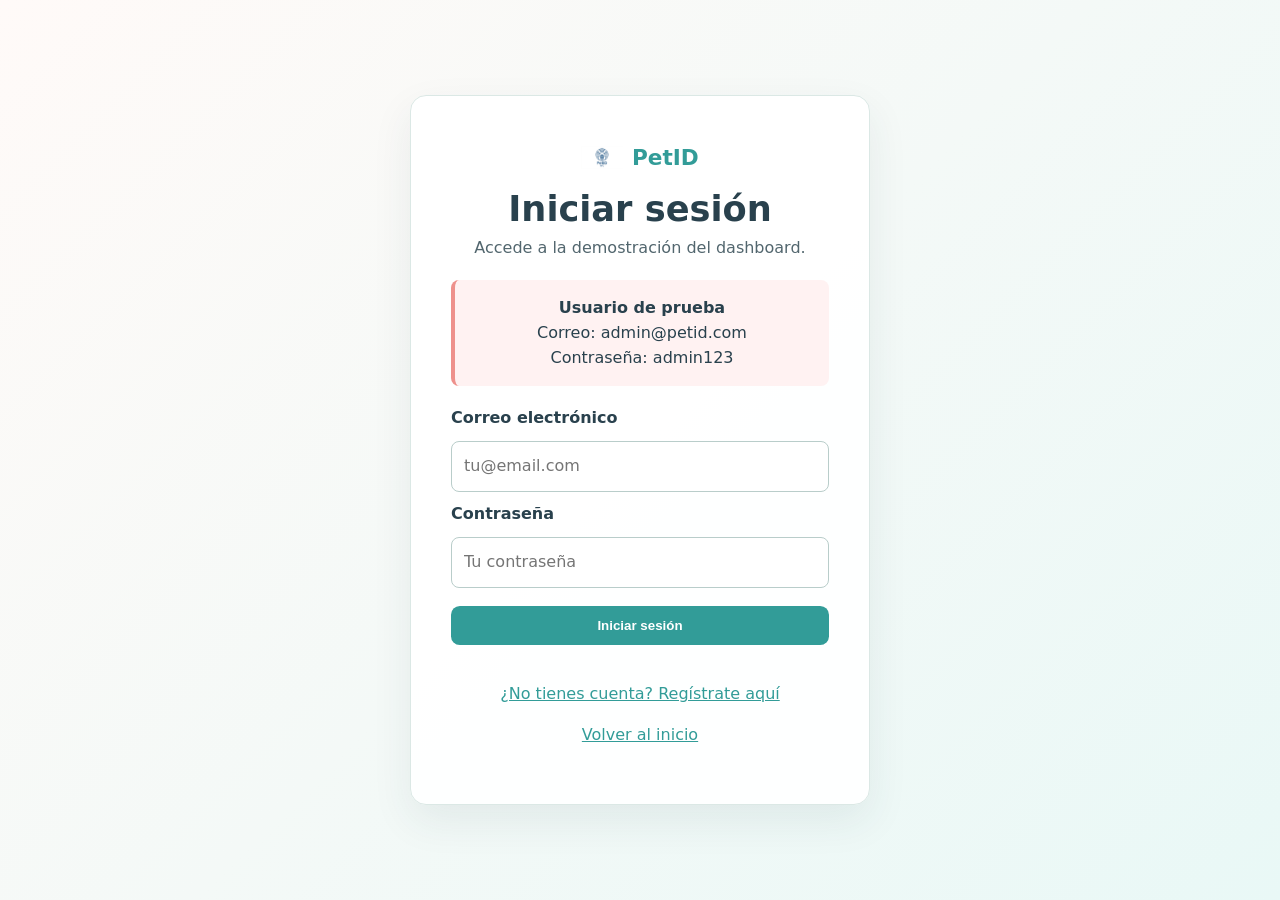
==== dashboard.html @ a78df2a3 "Prepare test-2 static demo for GitHub Pages Co-authored-by: Copilot <223556219+Copilot@users.noreply" ====
<!DOCTYPE html>
<html lang="es">
<head>
  <meta charset="utf-8">
  <meta name="viewport" content="width=device-width, initial-scale=1">
  <title>Dashboard | PetID</title>
  <link rel="stylesheet" href="styles.css">
</head>
<body>
  <header class="dashboard-header">
    <nav class="nav container" aria-label="Navegación del dashboard">
      <a class="brand" href="index.html"><img src="PetID/wwwroot/imagenes/Logo_PetID.png" alt="">PetID</a>
      <div class="dashboard-nav"><a href="#identificadores">Mis identificadores</a><a href="#estadisticas">Estadísticas</a><button id="logout-button" type="button">Cerrar sesión</button></div>
    </nav>
  </header>

  <main class="container dashboard-main">
    <div class="welcome"><strong>¡Bienvenido!</strong> Sesión de demostración iniciada como <span id="user-name">admin@petid.com</span>.</div>

    <section class="dashboard-heading">
      <div><span class="eyebrow">TU ESPACIO PETID</span><h1>Resumen de tu cuenta</h1><p class="muted">Consulta el estado de tus mascotas e identificadores.</p></div>
    </section>

    <section class="stats-grid" aria-label="Resumen">
      <article class="card stat"><span class="stat-icon">🐾</span><h2>Mascotas registradas</h2><strong>0</strong><p>Tus perfiles aparecerán aquí</p></article>
      <article class="card stat"><span class="stat-icon">📱</span><h2>Identificadores activos</h2><strong>0</strong><p>Chips vinculados a tus mascotas</p></article>
      <article class="card stat"><span class="stat-icon">📡</span><h2>Escaneos este mes</h2><strong>0</strong><p>Lecturas registradas por NFC</p></article>
      <article class="card stat"><span class="stat-icon">🔔</span><h2>Alertas pendientes</h2><strong>0</strong><p>Avisos que requieren atención</p></article>
    </section>

    <section class="dashboard-section" id="identificadores">
      <div class="section-title"><div><span class="eyebrow">IDENTIFICACIÓN NFC</span><h2>Mis identificadores</h2></div><span aria-hidden="true">📲</span></div>
      <div class="status-grid"><div class="status"><span class="dot green"></span>Activos <strong>0</strong></div><div class="status"><span class="dot yellow"></span>Sin asignar <strong>0</strong></div><div class="status"><span class="dot gray"></span>Desactivados <strong>0</strong></div></div>
      <div class="empty-state"><span aria-hidden="true">🏷️</span><h3>Aún no tienes identificadores</h3><p>Los datos son de demostración y no representan registros reales.</p></div>
    </section>

    <section class="dashboard-section" id="estadisticas">
      <div class="section-title"><div><span class="eyebrow">ACTIVIDAD Y REPORTES</span><h2>Estadísticas</h2></div><span aria-hidden="true">📊</span></div>
      <div class="chart-grid"><article class="card chart"><h3>Escaneos por mes</h3><div class="empty-chart">📈<p>No hay actividad registrada.</p></div></article><article class="card chart"><h3>Mascotas por tipo</h3><div class="empty-chart">🐶<p>No hay mascotas registradas.</p></div></article></div>
    </section>

    <section class="dashboard-section">
      <span class="eyebrow">ÚLTIMOS MOVIMIENTOS</span><h2>Actividad reciente</h2>
      <div class="empty-state"><p>Esta versión de prueba no contiene actividad ni datos reales.</p></div>
    </section>
  </main>

  <footer><div class="container">&copy; 2026 PetID · Dashboard demostrativo</div></footer>

  <script>
    const user = sessionStorage.getItem("petidDemoUser");
    if (user !== "admin@petid.com") {
      window.location.replace("login.html");
    } else {
      document.getElementById("user-name").textContent = user;
    }

    document.getElementById("logout-button").addEventListener("click", () => {
      sessionStorage.removeItem("petidDemoUser");
      window.location.href = "login.html";
    });
  </script>
</body>
</html>
---- styles.css ----
:root { --ink:#29414d; --teal:#329c98; --mint:#63c6c1; --coral:#ee918c; --cream:#fffaf8; --line:#dbe8e5; }
* { box-sizing:border-box; }
html { scroll-behavior:smooth; }
body { margin:0; background:var(--cream); color:var(--ink); font-family:system-ui,-apple-system,"Segoe UI",sans-serif; line-height:1.55; }
a { color:var(--teal); }
.container { width:min(1120px,calc(100% - 2rem)); margin-inline:auto; }
.site-header,.dashboard-header { background:rgba(255,250,248,.96); border-bottom:1px solid var(--line); }
.nav { min-height:72px; display:flex; align-items:center; justify-content:space-between; gap:1rem; }
.brand { display:flex; align-items:center; gap:.55rem; color:var(--teal); font-size:1.35rem; font-weight:800; text-decoration:none; }
.brand img { width:42px; height:42px; object-fit:contain; }
.nav-links,.dashboard-nav { display:flex; align-items:center; flex-wrap:wrap; gap:1.1rem; }
.nav-links a,.dashboard-nav a { color:var(--ink); font-weight:700; text-decoration:none; }
.nav-login { padding:.55rem .85rem; border:1px solid var(--teal); border-radius:.55rem; color:var(--teal)!important; }
.hero { min-height:520px; display:flex; align-items:center; background:linear-gradient(110deg,rgba(255,250,248,.94),rgba(233,248,246,.82)),url("PetID/wwwroot/imagenes/Fondo_pagina_principal.png") center/cover; }
.hero-grid { display:grid; grid-template-columns:1.35fr .65fr; align-items:center; gap:3rem; padding-block:4.5rem; }
.eyebrow { color:var(--teal); font-weight:800; letter-spacing:.08em; text-transform:uppercase; }
h1,h2,h3,p { margin-top:0; }
h1 { margin:.35rem 0 1rem; font-size:clamp(2.6rem,7vw,4.8rem); line-height:1.05; }
.hero-card h2 { color:var(--ink); }
.lead { max-width:650px; font-size:clamp(1.1rem,2.5vw,1.35rem); }
.actions { display:flex; flex-wrap:wrap; gap:.75rem; margin-top:1.5rem; }
.button { display:inline-block; border:0; border-radius:.55rem; background:var(--teal); color:white!important; padding:.75rem 1.1rem; font-weight:800; text-decoration:none; text-align:center; cursor:pointer; }
.button-outline { border:2px solid var(--teal); background:white; color:var(--teal)!important; }
.hero-card,.card,.project-card,.auth-card { border:1px solid var(--line); border-radius:1rem; background:rgba(255,255,255,.96); box-shadow:0 1rem 2.5rem rgba(41,65,77,.08); }
.hero-card { padding:2.2rem; text-align:center; }
.hero-card img { width:min(190px,100%); }
.section { padding-block:4.5rem; }
.section-heading { text-align:center; margin-bottom:2rem; }
.section-heading h2 { margin:.35rem 0; }
.steps { display:grid; grid-template-columns:repeat(3,1fr); gap:1.2rem; }
.step { padding:1.7rem; }
.number { display:grid; width:3.2rem; height:3.2rem; place-items:center; margin-bottom:1rem; border-radius:50%; background:linear-gradient(135deg,#f7c2c4,var(--coral)); font-size:1.3rem; font-weight:800; }
.project-card { max-width:850px; margin-inline:auto; padding:clamp(1.5rem,5vw,3rem); }
.project-card h2 { margin:.3rem 0 1rem; }
footer { padding:1.5rem 0; border-top:1px solid var(--line); color:#52666e; }
.auth-page { min-height:100vh; display:grid; place-items:center; padding:1.5rem; background:linear-gradient(135deg,var(--cream),#e9f8f6); }
.auth-card { width:min(100%,460px); padding:clamp(1.5rem,5vw,2.5rem); }
.auth-brand { justify-content:center; margin-bottom:.8rem; }
.auth-card h1 { margin:.2rem 0 .5rem; font-size:2.2rem; text-align:center; }
.center { text-align:center; }
.muted { color:#52666e; }
.demo-credentials,.notice { margin:1.2rem 0; padding:1rem; border-left:4px solid var(--coral); border-radius:.5rem; background:#fff2f2; text-align:center; }
.auth-form { display:grid; gap:.65rem; }
.auth-form label { font-weight:800; }
.auth-form input { width:100%; padding:.75rem; border:1px solid #b9cdca; border-radius:.5rem; font:inherit; }
.auth-form input:focus { outline:3px solid rgba(50,156,152,.18); border-color:var(--teal); }
.full { width:100%; margin-top:.5rem; }
.form-message { min-height:1.4rem; margin:.25rem 0 0; }
.error { color:#a52b36; }
.disabled-button { background:#97a6a4; cursor:not-allowed; }
.dashboard-main { padding-block:2.5rem 4rem; }
.dashboard-nav button { border:0; border-radius:.5rem; background:var(--teal); color:white; padding:.55rem .8rem; font:inherit; font-weight:800; cursor:pointer; }
.welcome { margin-bottom:2rem; padding:1rem; border:1px solid #bce5cf; border-radius:.65rem; background:#e9f8ef; }
.dashboard-heading h1 { margin:.25rem 0 .5rem; font-size:clamp(2rem,5vw,3rem); }
.stats-grid { display:grid; grid-template-columns:repeat(4,1fr); gap:1rem; margin:2rem 0 3rem; }
.stat { padding:1.35rem; }
.stat h2 { min-height:3.1rem; font-size:1rem; }
.stat strong { display:block; font-size:2.1rem; }
.stat p { color:#52666e; font-size:.9rem; }
.stat-icon { display:block; font-size:1.8rem; }
.dashboard-section { margin-bottom:2.5rem; padding:1.5rem; border:1px solid var(--line); border-radius:1rem; background:white; }
.section-title { display:flex; justify-content:space-between; align-items:center; }
.status-grid { display:grid; grid-template-columns:repeat(3,1fr); gap:.8rem; margin:1.2rem 0; }
.status { display:flex; align-items:center; gap:.6rem; padding:.8rem; border-radius:.55rem; background:#f6f9f8; }
.status strong { margin-left:auto; }
.dot { width:.7rem; height:.7rem; border-radius:50%; }.green{background:#65b883}.yellow{background:#e4b74b}.gray{background:#a6b0af}
.empty-state { padding:2rem; border:1px dashed #cbdad7; border-radius:.65rem; text-align:center; }
.empty-state h3 { margin:.5rem 0; }
.chart-grid { display:grid; grid-template-columns:1.4fr 1fr; gap:1rem; margin-top:1.2rem; }
.chart { padding:1.2rem; }
.empty-chart { min-height:170px; display:grid; place-items:center; align-content:center; border-radius:.55rem; background:#f7faf9; text-align:center; }
@media (max-width:760px) {
  .nav { align-items:flex-start; flex-direction:column; justify-content:center; padding-block:.8rem; }
  .nav-links,.dashboard-nav { gap:.7rem 1rem; }
  .hero-grid,.steps,.stats-grid,.status-grid,.chart-grid { grid-template-columns:1fr; }
  .hero-card { max-width:360px; }
  .stats-grid { gap:.8rem; }
}
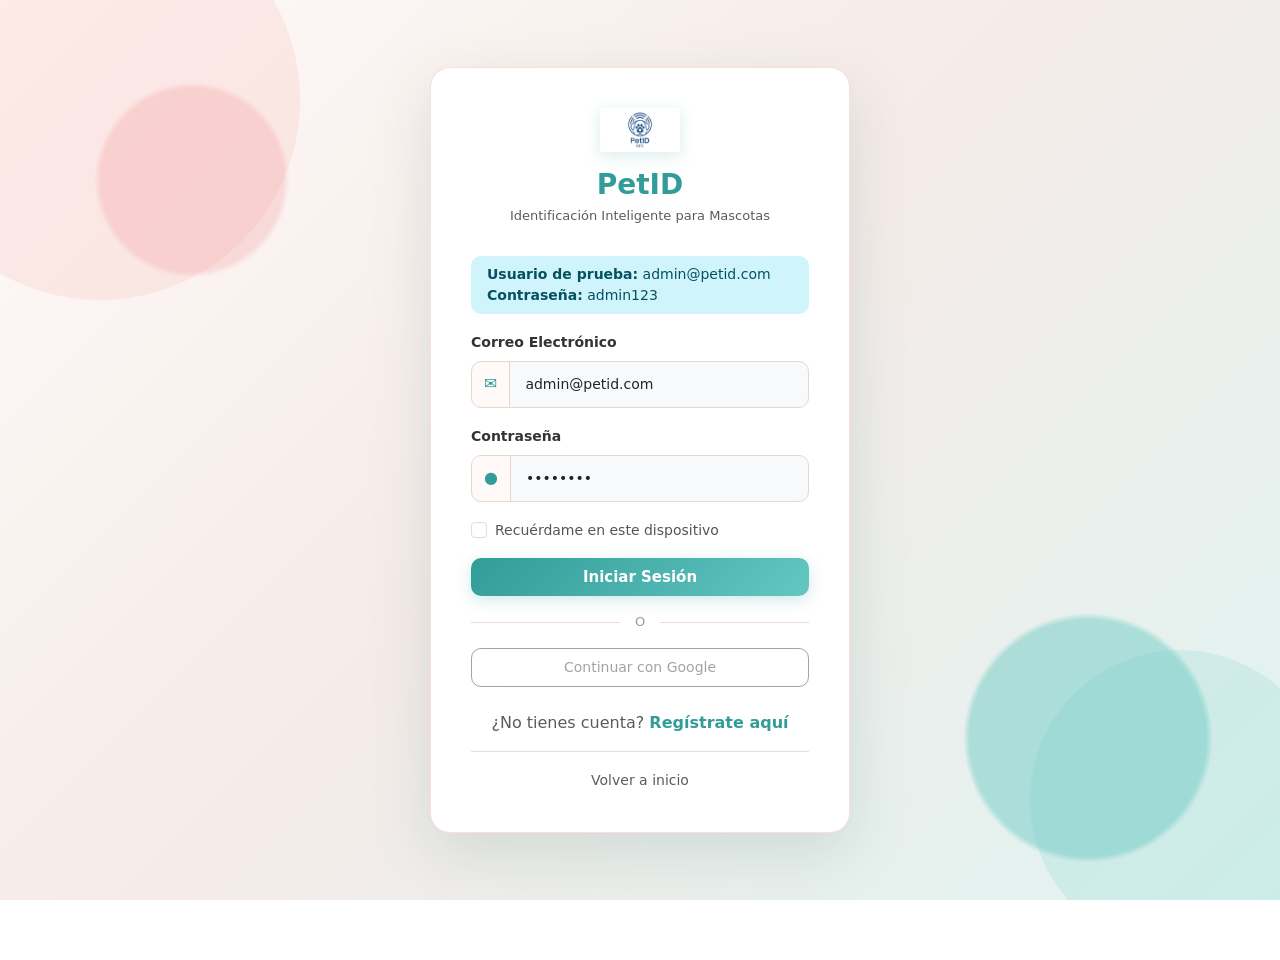
==== commit 6926d9d5: "Match static demo to original PetID visuals Co-authored-by: Copilot <223556219+Copilot@users.noreply" ====
--- a/dashboard.html
+++ b/dashboard.html
@@ -1,64 +1,74 @@
 <!DOCTYPE html>
 <html lang="es">
 <head>
-  <meta charset="utf-8">
-  <meta name="viewport" content="width=device-width, initial-scale=1">
-  <title>Dashboard | PetID</title>
-  <link rel="stylesheet" href="styles.css">
+    <meta charset="utf-8" />
+    <meta name="viewport" content="width=device-width, initial-scale=1.0" />
+    <title>Dashboard - PetID</title>
+    <link rel="stylesheet" href="PetID/wwwroot/lib/bootstrap/dist/css/bootstrap.min.css" />
+    <link rel="stylesheet" href="PetID/wwwroot/css/site.css" />
+    <link rel="stylesheet" href="PetID/wwwroot/css/dashboard.css" />
+    <style>body { background-image: linear-gradient(rgba(255, 250, 248, 0.28), rgba(255, 250, 248, 0.28)), url('PetID/wwwroot/imagenes/FondoDashboard.png'); }</style>
 </head>
 <body>
-  <header class="dashboard-header">
-    <nav class="nav container" aria-label="Navegación del dashboard">
-      <a class="brand" href="index.html"><img src="PetID/wwwroot/imagenes/Logo_PetID.png" alt="">PetID</a>
-      <div class="dashboard-nav"><a href="#identificadores">Mis identificadores</a><a href="#estadisticas">Estadísticas</a><button id="logout-button" type="button">Cerrar sesión</button></div>
+    <nav class="navbar navbar-expand-lg dashboard-navbar border-bottom">
+        <div class="container-fluid dashboard-container">
+            <a class="navbar-brand fw-bold" href="index.html">PetID</a>
+            <button class="navbar-toggler" type="button" data-bs-toggle="collapse" data-bs-target="#navbarNav" aria-controls="navbarNav" aria-expanded="false" aria-label="Abrir navegación"><span class="navbar-toggler-icon"></span></button>
+            <div class="collapse navbar-collapse" id="navbarNav">
+                <ul class="navbar-nav ms-auto align-items-lg-center">
+                    <li class="nav-item"><a class="nav-link" href="#identificadores">Mis identificadores</a></li>
+                    <li class="nav-item"><a class="nav-link" href="#estadisticas">Estadísticas</a></li>
+                    <li class="nav-item"><button id="logout-button" type="button" class="btn dashboard-logout-btn">Cerrar sesión</button></li>
+                </ul>
+            </div>
+        </div>
     </nav>
-  </header>
 
-  <main class="container dashboard-main">
-    <div class="welcome"><strong>¡Bienvenido!</strong> Sesión de demostración iniciada como <span id="user-name">admin@petid.com</span>.</div>
+    <main class="container dashboard-container py-4 py-lg-5">
+        <div class="alert alert-success alert-dismissible fade show dashboard-welcome" role="status"><strong>¡Bienvenido!</strong> Has iniciado sesión correctamente en PetID como <span id="user-name">admin@petid.com</span>. <span class="ms-2">Dashboard de demostración sin datos reales.</span></div>
+        <section class="dashboard-heading mb-4" aria-labelledby="dashboard-title"><div><p class="dashboard-eyebrow mb-1">TU ESPACIO PETID</p><h1 id="dashboard-title" class="h2 mb-2">Resumen de tu cuenta</h1><p class="text-muted mb-0">Consulta el estado de tus mascotas e identificadores.</p></div></section>
 
-    <section class="dashboard-heading">
-      <div><span class="eyebrow">TU ESPACIO PETID</span><h1>Resumen de tu cuenta</h1><p class="muted">Consulta el estado de tus mascotas e identificadores.</p></div>
-    </section>
+        <section id="mascotas" class="row g-3 mb-5" aria-label="Resumen">
+            <div class="col-12 col-sm-6 col-xl-3"><article class="card dashboard-stat h-100"><div class="card-body"><div class="stat-icon stat-icon-blue" aria-hidden="true">🐾</div><p class="stat-label">Mascotas registradas</p><p class="stat-value">0</p><p class="stat-note">Tus perfiles aparecerán aquí</p></div></article></div>
+            <div class="col-12 col-sm-6 col-xl-3"><article class="card dashboard-stat h-100"><div class="card-body"><div class="stat-icon stat-icon-green" aria-hidden="true">📱</div><p class="stat-label">Identificadores activos</p><p class="stat-value">0</p><p class="stat-note">Chips vinculados a tus mascotas</p></div></article></div>
+            <div class="col-12 col-sm-6 col-xl-3"><article class="card dashboard-stat h-100"><div class="card-body"><div class="stat-icon stat-icon-purple" aria-hidden="true">📡</div><p class="stat-label">Escaneos este mes</p><p class="stat-value">0</p><p class="stat-note">Lecturas registradas por NFC</p></div></article></div>
+            <div class="col-12 col-sm-6 col-xl-3"><article class="card dashboard-stat h-100"><div class="card-body"><div class="stat-icon stat-icon-orange" aria-hidden="true">🔔</div><p class="stat-label">Alertas pendientes</p><p class="stat-value">0</p><p class="stat-note">Avisos que requieren tu atención</p></div></article></div>
+        </section>
 
-    <section class="stats-grid" aria-label="Resumen">
-      <article class="card stat"><span class="stat-icon">🐾</span><h2>Mascotas registradas</h2><strong>0</strong><p>Tus perfiles aparecerán aquí</p></article>
-      <article class="card stat"><span class="stat-icon">📱</span><h2>Identificadores activos</h2><strong>0</strong><p>Chips vinculados a tus mascotas</p></article>
-      <article class="card stat"><span class="stat-icon">📡</span><h2>Escaneos este mes</h2><strong>0</strong><p>Lecturas registradas por NFC</p></article>
-      <article class="card stat"><span class="stat-icon">🔔</span><h2>Alertas pendientes</h2><strong>0</strong><p>Avisos que requieren atención</p></article>
-    </section>
+        <section id="identificadores" class="dashboard-section mb-4" aria-labelledby="identifiers-title">
+            <div class="section-heading"><div><p class="dashboard-eyebrow mb-1">IDENTIFICACIÓN NFC</p><h2 id="identifiers-title" class="h3 mb-1">Mis identificadores</h2><p class="text-muted mb-0">Controla los chips y su estado de vinculación.</p></div><span class="section-icon" aria-hidden="true">📲</span></div>
+            <div class="row g-3 mt-2 mb-3">
+                <div class="col-12 col-md-4"><div class="identifier-status"><span class="status-dot status-dot-green" aria-hidden="true"></span><span>Activos</span><strong>0</strong></div></div>
+                <div class="col-12 col-md-4"><div class="identifier-status"><span class="status-dot status-dot-yellow" aria-hidden="true"></span><span>Sin asignar</span><strong>0</strong></div></div>
+                <div class="col-12 col-md-4"><div class="identifier-status"><span class="status-dot status-dot-gray" aria-hidden="true"></span><span>Desactivados</span><strong>0</strong></div></div>
+            </div>
+            <div class="empty-state"><div class="empty-state-icon" aria-hidden="true">🏷️</div><h3 class="h5">Aún no tienes identificadores</h3><p class="text-muted mb-0">Cuando registres y vincules un chip NFC a una mascota, aquí verás su estado y su última actividad.</p></div>
+        </section>
 
-    <section class="dashboard-section" id="identificadores">
-      <div class="section-title"><div><span class="eyebrow">IDENTIFICACIÓN NFC</span><h2>Mis identificadores</h2></div><span aria-hidden="true">📲</span></div>
-      <div class="status-grid"><div class="status"><span class="dot green"></span>Activos <strong>0</strong></div><div class="status"><span class="dot yellow"></span>Sin asignar <strong>0</strong></div><div class="status"><span class="dot gray"></span>Desactivados <strong>0</strong></div></div>
-      <div class="empty-state"><span aria-hidden="true">🏷️</span><h3>Aún no tienes identificadores</h3><p>Los datos son de demostración y no representan registros reales.</p></div>
-    </section>
+        <section id="estadisticas" class="dashboard-section mb-4" aria-labelledby="statistics-title">
+            <div class="section-heading"><div><p class="dashboard-eyebrow mb-1">ACTIVIDAD Y REPORTES</p><h2 id="statistics-title" class="h3 mb-1">Estadísticas</h2><p class="text-muted mb-0">Un vistazo a la actividad de tus identificadores.</p></div><span class="section-icon" aria-hidden="true">📊</span></div>
+            <div class="row g-3 mt-2">
+                <div class="col-12 col-lg-7"><article class="statistics-card h-100"><h3 class="h6">Escaneos por mes</h3><div class="chart-empty" role="status"><span aria-hidden="true">📈</span><p class="mb-0">El gráfico aparecerá cuando tus identificadores registren escaneos.</p></div></article></div>
+                <div class="col-12 col-lg-5"><article class="statistics-card h-100"><h3 class="h6">Mascotas por tipo</h3><div class="chart-empty" role="status"><span aria-hidden="true">🐶</span><p class="mb-0">Registra mascotas para consultar esta distribución.</p></div></article></div>
+            </div>
+        </section>
 
-    <section class="dashboard-section" id="estadisticas">
-      <div class="section-title"><div><span class="eyebrow">ACTIVIDAD Y REPORTES</span><h2>Estadísticas</h2></div><span aria-hidden="true">📊</span></div>
-      <div class="chart-grid"><article class="card chart"><h3>Escaneos por mes</h3><div class="empty-chart">📈<p>No hay actividad registrada.</p></div></article><article class="card chart"><h3>Mascotas por tipo</h3><div class="empty-chart">🐶<p>No hay mascotas registradas.</p></div></article></div>
-    </section>
+        <section class="dashboard-section mb-4" aria-labelledby="activity-title"><div class="section-heading"><div><p class="dashboard-eyebrow mb-1">ÚLTIMOS MOVIMIENTOS</p><h2 id="activity-title" class="h3 mb-1">Actividad reciente</h2><p class="text-muted mb-0">Escaneos y actualizaciones de tus mascotas.</p></div><span class="section-icon" aria-hidden="true">🕘</span></div><div class="activity-empty mt-3">Aún no hay actividad para mostrar. Los eventos aparecerán cuando registres mascotas e identificadores.</div></section>
+    </main>
 
-    <section class="dashboard-section">
-      <span class="eyebrow">ÚLTIMOS MOVIMIENTOS</span><h2>Actividad reciente</h2>
-      <div class="empty-state"><p>Esta versión de prueba no contiene actividad ni datos reales.</p></div>
-    </section>
-  </main>
-
-  <footer><div class="container">&copy; 2026 PetID · Dashboard demostrativo</div></footer>
-
-  <script>
-    const user = sessionStorage.getItem("petidDemoUser");
-    if (user !== "admin@petid.com") {
-      window.location.replace("login.html");
-    } else {
-      document.getElementById("user-name").textContent = user;
-    }
-
-    document.getElementById("logout-button").addEventListener("click", () => {
-      sessionStorage.removeItem("petidDemoUser");
-      window.location.href = "login.html";
-    });
-  </script>
+    <footer class="border-top mt-5 py-4 text-muted text-center"><div class="container">&copy; 2026 - PetID - Identificación Inteligente para Mascotas</div></footer>
+    <script src="PetID/wwwroot/lib/bootstrap/dist/js/bootstrap.bundle.min.js"></script>
+    <script>
+        const user = sessionStorage.getItem("petidDemoUser");
+        if (user !== "admin@petid.com") {
+            window.location.replace("login.html");
+        } else {
+            document.getElementById("user-name").textContent = user;
+        }
+        document.getElementById("logout-button").addEventListener("click", () => {
+            sessionStorage.removeItem("petidDemoUser");
+            window.location.href = "login.html";
+        });
+    </script>
 </body>
 </html>
--- a/PetID/wwwroot/css/site.css
+++ b/PetID/wwwroot/css/site.css
@@ -0,0 +1,31 @@
+html {
+  font-size: 14px;
+}
+
+@media (min-width: 768px) {
+  html {
+    font-size: 16px;
+  }
+}
+
+.btn:focus, .btn:active:focus, .btn-link.nav-link:focus, .form-control:focus, .form-check-input:focus {
+  box-shadow: 0 0 0 0.1rem white, 0 0 0 0.25rem #258cfb;
+}
+
+html {
+  position: relative;
+  min-height: 100%;
+}
+
+body {
+  margin-bottom: 60px;
+}
+
+.form-floating > .form-control-plaintext::placeholder, .form-floating > .form-control::placeholder {
+  color: var(--bs-secondary-color);
+  text-align: end;
+}
+
+.form-floating > .form-control-plaintext:focus::placeholder, .form-floating > .form-control:focus::placeholder {
+  text-align: start;
+}
--- a/PetID/wwwroot/css/dashboard.css
+++ b/PetID/wwwroot/css/dashboard.css
@@ -0,0 +1,283 @@
+:root {
+    --petid-cream: #fffaf8;
+    --petid-blush: #f7c2c4;
+    --petid-coral: #ee918c;
+    --petid-mint: #63c8c1;
+    --petid-teal: #3da89f;
+    --petid-ink: #24344d;
+    --petid-muted: #6f7d91;
+}
+
+body {
+    min-height: 100vh;
+    color: var(--petid-ink);
+    background-color: var(--petid-cream);
+    background-image:
+        linear-gradient(rgba(255, 250, 248, 0.28), rgba(255, 250, 248, 0.28)),
+        url('/imagenes/FondoDashboard.png');
+    background-position: center center;
+    background-size: cover;
+    background-attachment: fixed;
+    background-repeat: no-repeat;
+}
+
+.dashboard-container {
+    max-width: 1280px;
+}
+
+.dashboard-navbar {
+    background: rgba(255, 255, 255, 0.96);
+    box-shadow: 0 0.25rem 1rem rgba(61, 168, 159, 0.08);
+}
+
+.dashboard-navbar .navbar-brand {
+    color: var(--petid-teal) !important;
+}
+
+.dashboard-navbar .nav-link {
+    color: var(--petid-muted) !important;
+}
+
+.dashboard-navbar .nav-link:hover {
+    color: var(--petid-coral) !important;
+}
+
+.dashboard-logout-btn {
+    margin-left: 0.35rem;
+    padding: 0.42rem 0.75rem;
+    color: #a94f58;
+    background: #fff0f1;
+    border: 1px solid var(--petid-blush);
+}
+
+.dashboard-logout-btn:hover {
+    color: #fff;
+    background: var(--petid-coral);
+    border-color: var(--petid-coral);
+}
+
+.dashboard-heading,
+.section-heading {
+    display: flex;
+    align-items: center;
+    justify-content: space-between;
+    gap: 1rem;
+}
+
+.dashboard-heading {
+    padding: 1.25rem 0 0.75rem;
+}
+
+.dashboard-eyebrow {
+    color: var(--petid-teal);
+    font-size: 0.73rem;
+    font-weight: 700;
+    letter-spacing: 0.09em;
+}
+
+.dashboard-stat {
+    position: relative;
+    overflow: hidden;
+    background: rgba(255, 255, 255, 0.88);
+    backdrop-filter: blur(4px);
+    border: 1px solid rgba(99, 200, 193, 0.25);
+    border-radius: 0.9rem;
+    box-shadow: 0 0.25rem 1rem rgba(61, 168, 159, 0.08);
+}
+
+.dashboard-stat::before {
+    position: absolute;
+    inset: 0 0 auto;
+    height: 0.32rem;
+    content: "";
+    background: var(--stat-accent, var(--petid-mint));
+}
+
+#mascotas > div:nth-child(1) .dashboard-stat { --stat-accent: var(--petid-mint); }
+#mascotas > div:nth-child(2) .dashboard-stat { --stat-accent: var(--petid-coral); }
+#mascotas > div:nth-child(3) .dashboard-stat { --stat-accent: var(--petid-blush); }
+#mascotas > div:nth-child(4) .dashboard-stat { --stat-accent: #e7a65a; }
+
+.dashboard-stat .card-body {
+    padding: 1.25rem;
+}
+
+.stat-icon,
+.section-icon,
+.empty-state-icon {
+    display: grid;
+    place-items: center;
+    border-radius: 0.8rem;
+}
+
+.stat-icon {
+    width: 2.75rem;
+    height: 2.75rem;
+    margin-bottom: 1rem;
+    font-size: 1.35rem;
+}
+
+.stat-icon-blue { background: #dff5f2; }
+.stat-icon-green { background: #fff0f1; }
+.stat-icon-purple { background: #fde1e2; }
+.stat-icon-orange { background: #fff1dc; }
+
+.stat-label {
+    color: #596579;
+    font-size: 0.9rem;
+    margin-bottom: 0.25rem;
+}
+
+.stat-value {
+    color: #17243b;
+    font-size: 2rem;
+    font-weight: 700;
+    line-height: 1.2;
+    margin-bottom: 0.35rem;
+}
+
+.stat-note {
+    color: #8992a1;
+    font-size: 0.78rem;
+    margin-bottom: 0;
+}
+
+.dashboard-section {
+    position: relative;
+    overflow: hidden;
+    padding: 1.5rem;
+    background: rgba(255, 250, 248, 0.86);
+    backdrop-filter: blur(5px);
+    border: 1px solid rgba(99, 200, 193, 0.22);
+    border-radius: 1rem;
+    box-shadow: 0 0.25rem 1rem rgba(61, 168, 159, 0.06);
+}
+
+.dashboard-section::after {
+    position: absolute;
+    inset: 0 auto 0 0;
+    width: 0.28rem;
+    content: "";
+    background: linear-gradient(180deg, var(--petid-mint), var(--petid-blush), var(--petid-coral));
+}
+
+.section-heading h2 {
+    color: #17243b;
+}
+
+.section-icon {
+    flex: 0 0 2.75rem;
+    width: 2.75rem;
+    height: 2.75rem;
+    background: linear-gradient(135deg, #e1f6f3, #fff0f1);
+    font-size: 1.25rem;
+}
+
+.identifier-status {
+    display: flex;
+    align-items: center;
+    gap: 0.65rem;
+    min-height: 3.5rem;
+    padding: 0.75rem 1rem;
+    background: rgba(243, 251, 250, 0.88);
+    border: 1px solid #edf0f5;
+    border-radius: 0.75rem;
+    color: #596579;
+}
+
+.identifier-status strong {
+    margin-left: auto;
+    color: #17243b;
+    font-size: 1.1rem;
+}
+
+.status-dot {
+    width: 0.6rem;
+    height: 0.6rem;
+    border-radius: 50%;
+}
+
+.status-dot-green { background: var(--petid-mint); }
+.status-dot-yellow { background: var(--petid-coral); }
+.status-dot-gray { background: #b7bdc9; }
+
+.empty-state,
+.chart-empty {
+    display: flex;
+    flex-direction: column;
+    align-items: center;
+    justify-content: center;
+    text-align: center;
+    color: #647084;
+}
+
+.empty-state {
+    min-height: 13rem;
+    padding: 2rem;
+    background: rgba(255, 247, 247, 0.82);
+    border: 1px dashed var(--petid-blush);
+    border-radius: 0.85rem;
+}
+
+.empty-state-icon {
+    width: 3.25rem;
+    height: 3.25rem;
+    margin-bottom: 0.9rem;
+    background: #fff0f1;
+    font-size: 1.5rem;
+}
+
+.empty-state h3 {
+    color: #26364f;
+}
+
+.empty-state p {
+    max-width: 34rem;
+}
+
+.statistics-card {
+    padding: 1.25rem;
+    background: rgba(255, 250, 248, 0.82);
+    border: 1px solid rgba(247, 194, 196, 0.38);
+    border-radius: 0.8rem;
+}
+
+.statistics-card h3 {
+    color: #26364f;
+}
+
+.chart-empty {
+    min-height: 10rem;
+    gap: 0.75rem;
+    padding: 1rem;
+    background: rgba(239, 250, 248, 0.82);
+    border-radius: 0.65rem;
+    font-size: 0.9rem;
+}
+
+.chart-empty span {
+    font-size: 1.6rem;
+}
+
+.activity-empty {
+    padding: 1.25rem;
+    color: #647084;
+    background: rgba(239, 250, 248, 0.82);
+    border-radius: 0.75rem;
+}
+
+.dashboard-welcome {
+    color: #2f746f;
+    background: linear-gradient(90deg, #e1f6f3, #fff4f4);
+    border: 1px solid #bfe6df;
+}
+
+@media (max-width: 575.98px) {
+    .dashboard-section {
+        padding: 1.1rem;
+    }
+
+    .dashboard-heading {
+        align-items: flex-start;
+    }
+}
